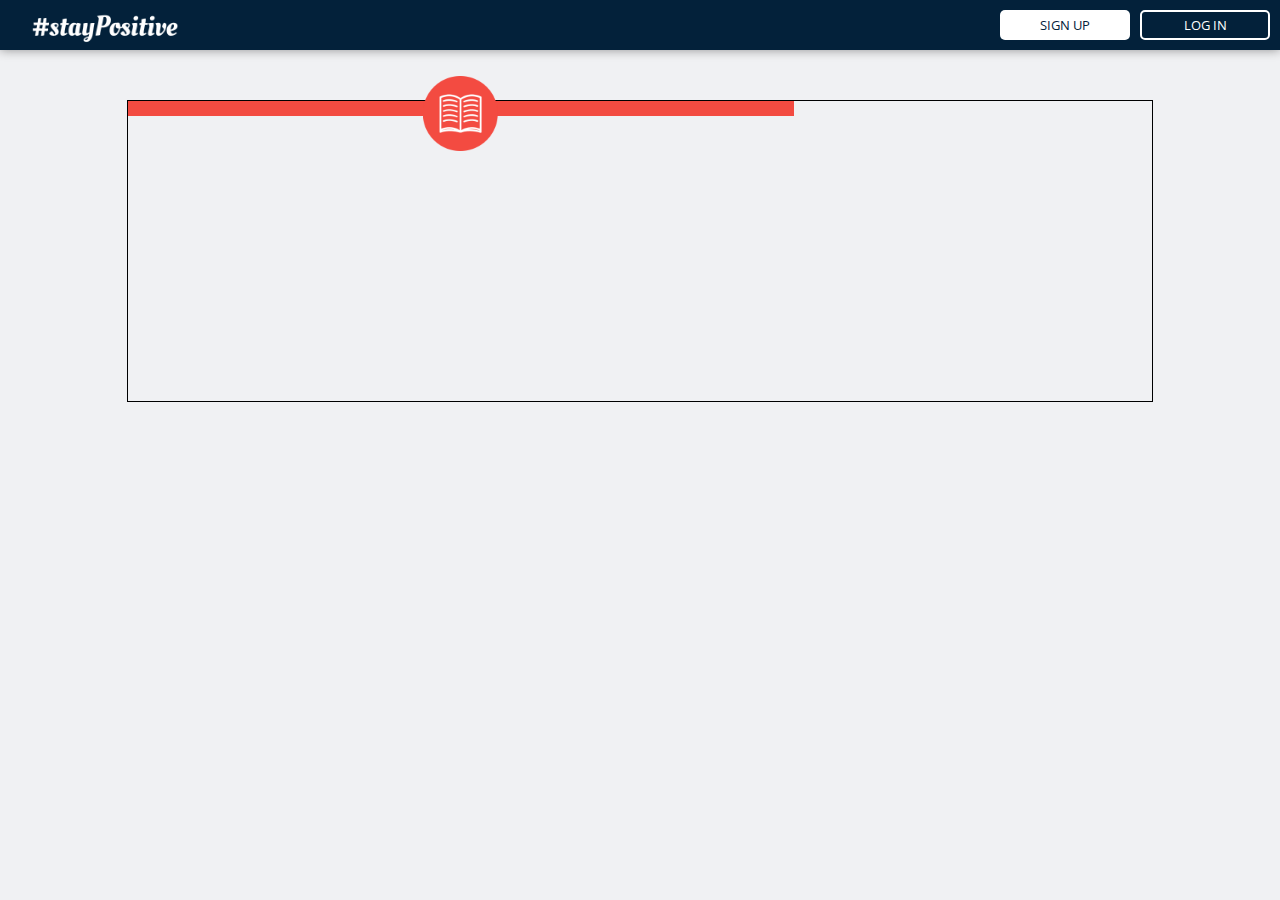
==== index.html @ 4446c3fa "Initial commit" ====
<!DOCTYPE html>
<html>
  <head>
    <meta charset="utf-8">
    <meta name="viewport" content="width=device-width">
    <title>#stayPositive</title>
    <link href="style.css" rel="stylesheet" type="text/css" />
    <link href="https://fonts.googleapis.com/css2?family=Open+Sans:wght@600&family=Roboto&display=swap" rel="stylesheet">
  </head>
  <body style="margin: 0px; background-color: #F0F1F3;">
    <nav style="width: 100vw; height: 50px; background-color: #03213a; box-shadow: 0 0 10px rgba(0, 0, 0, 0.4)">
      <img src="logo.png" style="width: 170px; margin-left: 20px;">
      <button style="float: right; height: 30px; width: 130px; border-radius: 5px; border: none; background-color: #03213a; color: white; font-family: open sans; margin-top: 10px; margin-right: 10px; border: 2px solid white;">LOG IN</button>
      <button style="float: right; height: 30px; width: 130px; border-radius: 5px; border: none; background-color: white; color: #03213a; font-family: open sans; margin-top: 10px; margin-right: 10px;">SIGN UP</button>
    </nav>
    <center>
      <div style="width: 80%; height: 300px; border: 1px solid; margin-top: 50px; text-align: left;">
        <div id="article" style="width: 65%; height: 500px; border-top: 15px solid #F34B41; position: relative;">
          <img src="post-head.png" style="width: 75px; position: absolute; left: 50%; margin-left: -37.5px; margin-top: -40px">
        </div>
      </div>
    </center>
  </body>
</html>
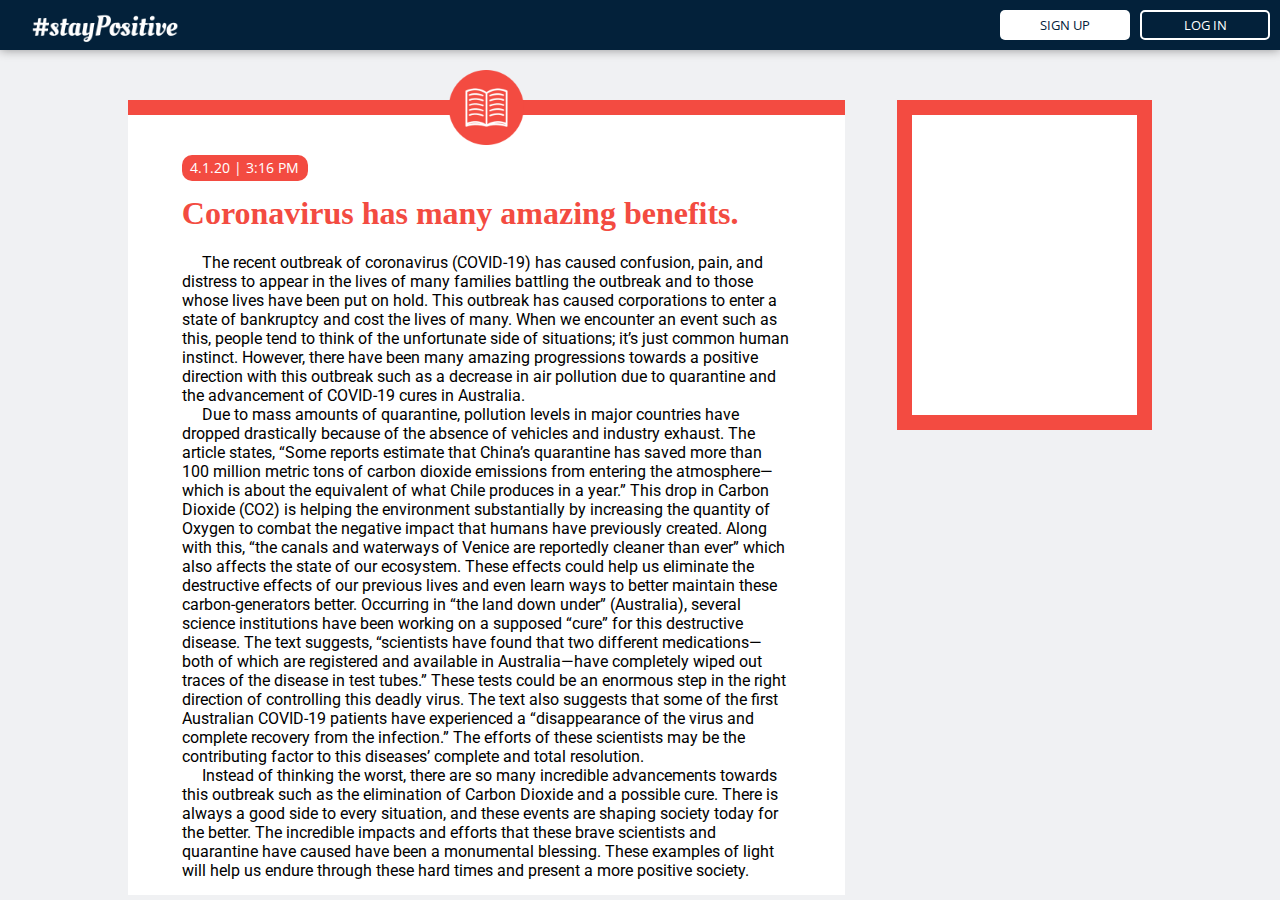
==== commit 932c842f: "Created the first article In progress on "About the author"" ====
--- a/index.html
+++ b/index.html
@@ -7,16 +7,28 @@
     <link href="style.css" rel="stylesheet" type="text/css" />
     <link href="https://fonts.googleapis.com/css2?family=Open+Sans:wght@600&family=Roboto&display=swap" rel="stylesheet">
   </head>
-  <body style="margin: 0px; background-color: #F0F1F3;">
+  <body style="margin: 0px; background-color: #F0F1F3; overflow-x: hidden;">
     <nav style="width: 100vw; height: 50px; background-color: #03213a; box-shadow: 0 0 10px rgba(0, 0, 0, 0.4)">
       <img src="logo.png" style="width: 170px; margin-left: 20px;">
       <button style="float: right; height: 30px; width: 130px; border-radius: 5px; border: none; background-color: #03213a; color: white; font-family: open sans; margin-top: 10px; margin-right: 10px; border: 2px solid white;">LOG IN</button>
       <button style="float: right; height: 30px; width: 130px; border-radius: 5px; border: none; background-color: white; color: #03213a; font-family: open sans; margin-top: 10px; margin-right: 10px;">SIGN UP</button>
     </nav>
     <center>
-      <div style="width: 80%; height: 300px; border: 1px solid; margin-top: 50px; text-align: left;">
-        <div id="article" style="width: 65%; height: 500px; border-top: 15px solid #F34B41; position: relative;">
-          <img src="post-head.png" style="width: 75px; position: absolute; left: 50%; margin-left: -37.5px; margin-top: -40px">
+      <div style="width: 80%; height: 300px; margin-top: 50px; text-align: left;">
+        <div style="width: 22%; float: right; height: 300px; background-color: white; border: 15px solid #F34B41;">
+          <h1></h1>
+        </div>
+        <div id="article" style="width: 70%; height: auto; border-top: 15px solid #F34B41; position: relative; background-color: white; padding-bottom: 15px; margin-bottom: 15px;">
+          <img src="post-head.png" style="width: 75px; position: absolute; left: 50%; margin-left: -37.5px; margin-top: -45px">
+          <center>
+            <div style="width: 85%; height: 30px; background-color: white; text-align: left; margin-top: 40px;">
+              <p style="width: 120px; height: 20px; background-color: #F34B41; margin: 0px; border-radius: 10px; color: white; text-align: center; font-family: open sans; font-size: 14px; padding: 3px;">4.1.20 | 3:16 PM</p>
+            </div>
+            <h1 style="width: 85%; color: #F34B41; margin-top: 10px; text-align: left;">Coronavirus has many amazing benefits.</h1>
+            <p style="margin: 0px; width: 85%; font-family: roboto; text-align: left; text-indent: 20px;">The recent outbreak of coronavirus (COVID-19) has caused confusion, pain, and distress to appear in the lives of many families battling the outbreak and to those whose lives have been put on hold. This outbreak has caused corporations to enter a state of bankruptcy and cost the lives of many. When we encounter an event such as this, people tend to think of the unfortunate side of situations; it’s just common human instinct. However, there have been many amazing progressions towards a positive direction with this outbreak such as a decrease in air pollution due to quarantine and the advancement of COVID-19 cures in Australia.</p>
+            <p style="margin: 0px; width: 85%; font-family: roboto; text-align: left; text-indent: 20px;">Due to mass amounts of quarantine, pollution levels in major countries have dropped drastically because of the absence of vehicles and industry exhaust. The article states, “Some reports estimate that China’s quarantine has saved more than 100 million metric tons of carbon dioxide emissions from entering the atmosphere—which is about the equivalent of what Chile produces in a year.” This drop in Carbon Dioxide (CO2) is helping the environment substantially by increasing the quantity of Oxygen to combat the negative impact that humans have previously created. Along with this, “the canals and waterways of Venice are reportedly cleaner than ever” which also affects the state of our ecosystem. These effects could help us eliminate the destructive effects of our previous lives and even learn ways to better maintain these carbon-generators better. Occurring in “the land down under” (Australia), several science institutions have been working on a supposed “cure” for this destructive disease. The text suggests, “scientists have found that two different medications—both of which are registered and available in Australia—have completely wiped out traces of the disease in test tubes.” These tests could be an enormous step in the right direction of controlling this deadly virus. The text also suggests that some of the first Australian COVID-19 patients have experienced a “disappearance of the virus and complete recovery from the infection.” The efforts of these scientists may be the contributing factor to this diseases’ complete and total resolution.</p>
+            <p style="margin: 0px; width: 85%; font-family: roboto; text-align: left; text-indent: 20px;">Instead of thinking the worst, there are so many incredible advancements towards this outbreak such as the elimination of Carbon Dioxide and a possible cure. There is always a good side to every situation, and these events are shaping society today for the better. The incredible impacts and efforts that these brave scientists and quarantine have caused have been a monumental blessing. These examples of light will help us endure through these hard times and present a more positive society.</p>
+          </center>
         </div>
       </div>
     </center>
--- a/style.css
+++ b/style.css
@@ -0,0 +1,3 @@
+@media only screen and (max-width: 400px){
+  
+}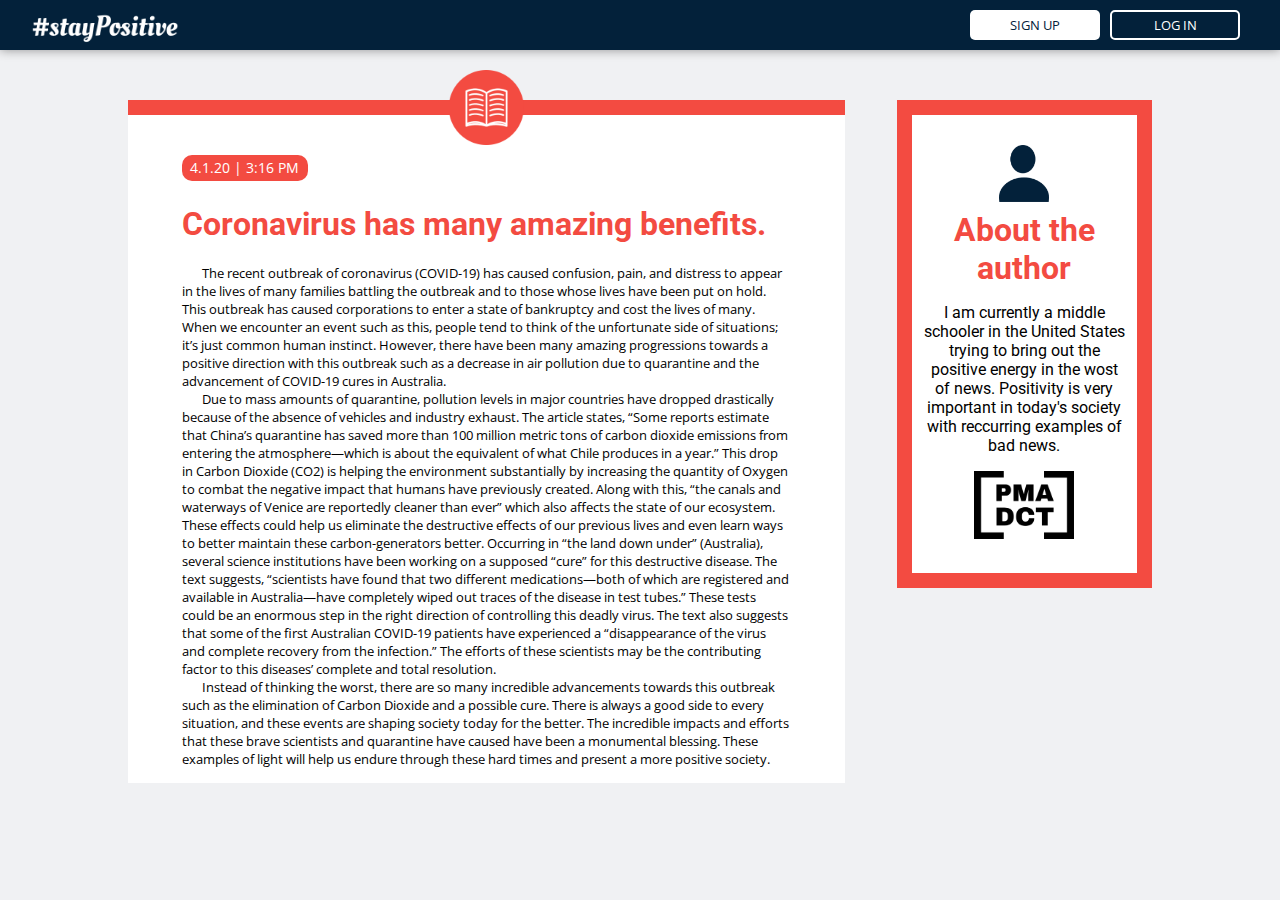
==== commit 32e9f86b: "Added the "About the Author" page while viewing desktop mode.  Next update will be localStorage supp" ====
--- a/index.html
+++ b/index.html
@@ -4,30 +4,36 @@
     <meta charset="utf-8">
     <meta name="viewport" content="width=device-width">
     <title>#stayPositive</title>
+    <link rel="icon" href="favicon.png">
     <link href="style.css" rel="stylesheet" type="text/css" />
-    <link href="https://fonts.googleapis.com/css2?family=Open+Sans:wght@600&family=Roboto&display=swap" rel="stylesheet">
+    <link href="https://fonts.googleapis.com/css2?family=Open+Sans&family=Roboto:wght@100;300;400&display=swap" rel="stylesheet">
   </head>
   <body style="margin: 0px; background-color: #F0F1F3; overflow-x: hidden;">
     <nav style="width: 100vw; height: 50px; background-color: #03213a; box-shadow: 0 0 10px rgba(0, 0, 0, 0.4)">
-      <img src="logo.png" style="width: 170px; margin-left: 20px;">
-      <button style="float: right; height: 30px; width: 130px; border-radius: 5px; border: none; background-color: #03213a; color: white; font-family: open sans; margin-top: 10px; margin-right: 10px; border: 2px solid white;">LOG IN</button>
-      <button style="float: right; height: 30px; width: 130px; border-radius: 5px; border: none; background-color: white; color: #03213a; font-family: open sans; margin-top: 10px; margin-right: 10px;">SIGN UP</button>
+      <img id="topLogo" src="logo.png" style="width: 170px; margin-left: 20px;">
+      <button class="auth" style="float: right; height: 30px; width: 130px; border-radius: 5px; border: none; background-color: #03213a; color: white; font-family: open sans; margin-top: 10px; margin-right: 40px; border: 2px solid white;">LOG IN</button>
+      <button class="auth" style="float: right; height: 30px; width: 130px; border-radius: 5px; border: none; background-color: white; color: #03213a; font-family: open sans; margin-top: 10px; margin-right: 10px;">SIGN UP</button>
     </nav>
     <center>
       <div style="width: 80%; height: 300px; margin-top: 50px; text-align: left;">
-        <div style="width: 22%; float: right; height: 300px; background-color: white; border: 15px solid #F34B41;">
-          <h1></h1>
+        <div id="aside" style="width: 22%; float: right;height: auto; background-color: white; border: 15px solid #F34B41; padding-top: 30px; position: sticky; top: 0; padding-bottom: 30px;">
+          <center>
+            <img src="profile.png" style="width: 50px">
+            <h1 style="margin: 5px;color: #F34B41; font-family: roboto; font-weight: 100px; font-size: 30;">About the author</h1>
+            <p style="font-family: roboto; width: 90%;">I am currently a middle schooler in the United States trying to bring out the positive energy in the wost of news. Positivity is very important in today's society with reccurring examples of bad news.</p>
+            <img src="PMADCTlgo.png" style="width: 100px;">
+          </center>
         </div>
         <div id="article" style="width: 70%; height: auto; border-top: 15px solid #F34B41; position: relative; background-color: white; padding-bottom: 15px; margin-bottom: 15px;">
           <img src="post-head.png" style="width: 75px; position: absolute; left: 50%; margin-left: -37.5px; margin-top: -45px">
           <center>
             <div style="width: 85%; height: 30px; background-color: white; text-align: left; margin-top: 40px;">
               <p style="width: 120px; height: 20px; background-color: #F34B41; margin: 0px; border-radius: 10px; color: white; text-align: center; font-family: open sans; font-size: 14px; padding: 3px;">4.1.20 | 3:16 PM</p>
-            </div>
-            <h1 style="width: 85%; color: #F34B41; margin-top: 10px; text-align: left;">Coronavirus has many amazing benefits.</h1>
-            <p style="margin: 0px; width: 85%; font-family: roboto; text-align: left; text-indent: 20px;">The recent outbreak of coronavirus (COVID-19) has caused confusion, pain, and distress to appear in the lives of many families battling the outbreak and to those whose lives have been put on hold. This outbreak has caused corporations to enter a state of bankruptcy and cost the lives of many. When we encounter an event such as this, people tend to think of the unfortunate side of situations; it’s just common human instinct. However, there have been many amazing progressions towards a positive direction with this outbreak such as a decrease in air pollution due to quarantine and the advancement of COVID-19 cures in Australia.</p>
-            <p style="margin: 0px; width: 85%; font-family: roboto; text-align: left; text-indent: 20px;">Due to mass amounts of quarantine, pollution levels in major countries have dropped drastically because of the absence of vehicles and industry exhaust. The article states, “Some reports estimate that China’s quarantine has saved more than 100 million metric tons of carbon dioxide emissions from entering the atmosphere—which is about the equivalent of what Chile produces in a year.” This drop in Carbon Dioxide (CO2) is helping the environment substantially by increasing the quantity of Oxygen to combat the negative impact that humans have previously created. Along with this, “the canals and waterways of Venice are reportedly cleaner than ever” which also affects the state of our ecosystem. These effects could help us eliminate the destructive effects of our previous lives and even learn ways to better maintain these carbon-generators better. Occurring in “the land down under” (Australia), several science institutions have been working on a supposed “cure” for this destructive disease. The text suggests, “scientists have found that two different medications—both of which are registered and available in Australia—have completely wiped out traces of the disease in test tubes.” These tests could be an enormous step in the right direction of controlling this deadly virus. The text also suggests that some of the first Australian COVID-19 patients have experienced a “disappearance of the virus and complete recovery from the infection.” The efforts of these scientists may be the contributing factor to this diseases’ complete and total resolution.</p>
-            <p style="margin: 0px; width: 85%; font-family: roboto; text-align: left; text-indent: 20px;">Instead of thinking the worst, there are so many incredible advancements towards this outbreak such as the elimination of Carbon Dioxide and a possible cure. There is always a good side to every situation, and these events are shaping society today for the better. The incredible impacts and efforts that these brave scientists and quarantine have caused have been a monumental blessing. These examples of light will help us endure through these hard times and present a more positive society.</p>
+              </div>
+            <h1 style="width: 85%; color: #F34B41; margin-top: 20px; text-align: left; font-family: roboto;">Coronavirus has many amazing benefits.</h1>
+            <p style="margin: 0px; width: 85%; font-family: open sans; text-align: left; text-indent: 20px; font-size: 13px;">The recent outbreak of coronavirus (COVID-19) has caused confusion, pain, and distress to appear in the lives of many families battling the outbreak and to those whose lives have been put on hold. This outbreak has caused corporations to enter a state of bankruptcy and cost the lives of many. When we encounter an event such as this, people tend to think of the unfortunate side of situations; it’s just common human instinct. However, there have been many amazing progressions towards a positive direction with this outbreak such as a decrease in air pollution due to quarantine and the advancement of COVID-19 cures in Australia.</p>
+            <p style="margin: 0px; width: 85%; font-family: open sans; text-align: left; text-indent: 20px; font-size: 13px;">Due to mass amounts of quarantine, pollution levels in major countries have dropped drastically because of the absence of vehicles and industry exhaust. The article states, “Some reports estimate that China’s quarantine has saved more than 100 million metric tons of carbon dioxide emissions from entering the atmosphere—which is about the equivalent of what Chile produces in a year.” This drop in Carbon Dioxide (CO2) is helping the environment substantially by increasing the quantity of Oxygen to combat the negative impact that humans have previously created. Along with this, “the canals and waterways of Venice are reportedly cleaner than ever” which also affects the state of our ecosystem. These effects could help us eliminate the destructive effects of our previous lives and even learn ways to better maintain these carbon-generators better. Occurring in “the land down under” (Australia), several science institutions have been working on a supposed “cure” for this destructive disease. The text suggests, “scientists have found that two different medications—both of which are registered and available in Australia—have completely wiped out traces of the disease in test tubes.” These tests could be an enormous step in the right direction of controlling this deadly virus. The text also suggests that some of the first Australian COVID-19 patients have experienced a “disappearance of the virus and complete recovery from the infection.” The efforts of these scientists may be the contributing factor to this diseases’ complete and total resolution.</p>
+            <p style="margin: 0px; width: 85%; font-family: open sans; text-align: left; text-indent: 20px; font-size: 13px;">Instead of thinking the worst, there are so many incredible advancements towards this outbreak such as the elimination of Carbon Dioxide and a possible cure. There is always a good side to every situation, and these events are shaping society today for the better. The incredible impacts and efforts that these brave scientists and quarantine have caused have been a monumental blessing. These examples of light will help us endure through these hard times and present a more positive society.</p>
           </center>
         </div>
       </div>
--- a/style.css
+++ b/style.css
@@ -1,3 +1,21 @@
-@media only screen and (max-width: 400px){
-  
-}+@media only screen and (max-width: 700px){
+  #aside{
+    display: none;
+  }
+  #article{
+    min-width: 100%;
+    max-width: 100%;
+    width: 100%;
+  }
+  #topLogo{
+    position: absolute !important; 
+    left: 50% !important; 
+    margin-left: -85px !important;
+  }
+  .auth{
+    display: none;
+  }
+  nav{
+    position: relative;
+  }
+}
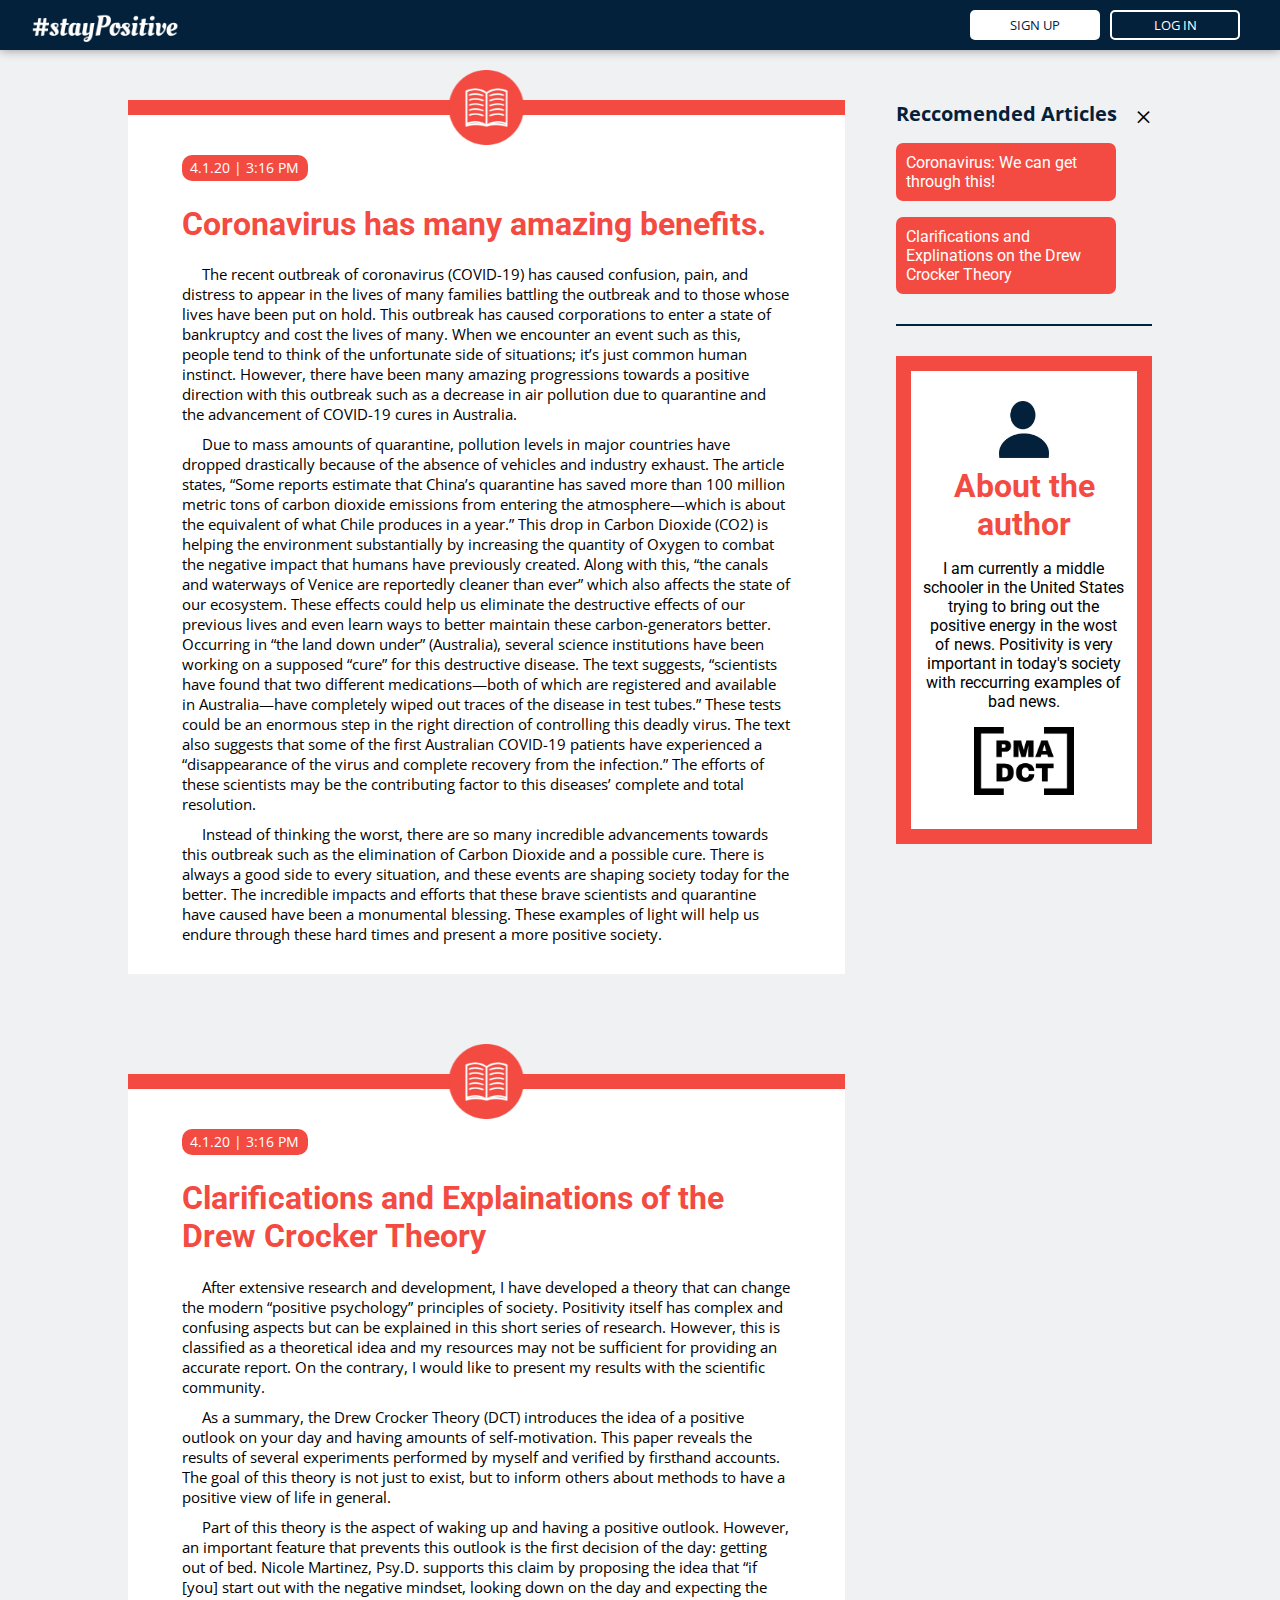
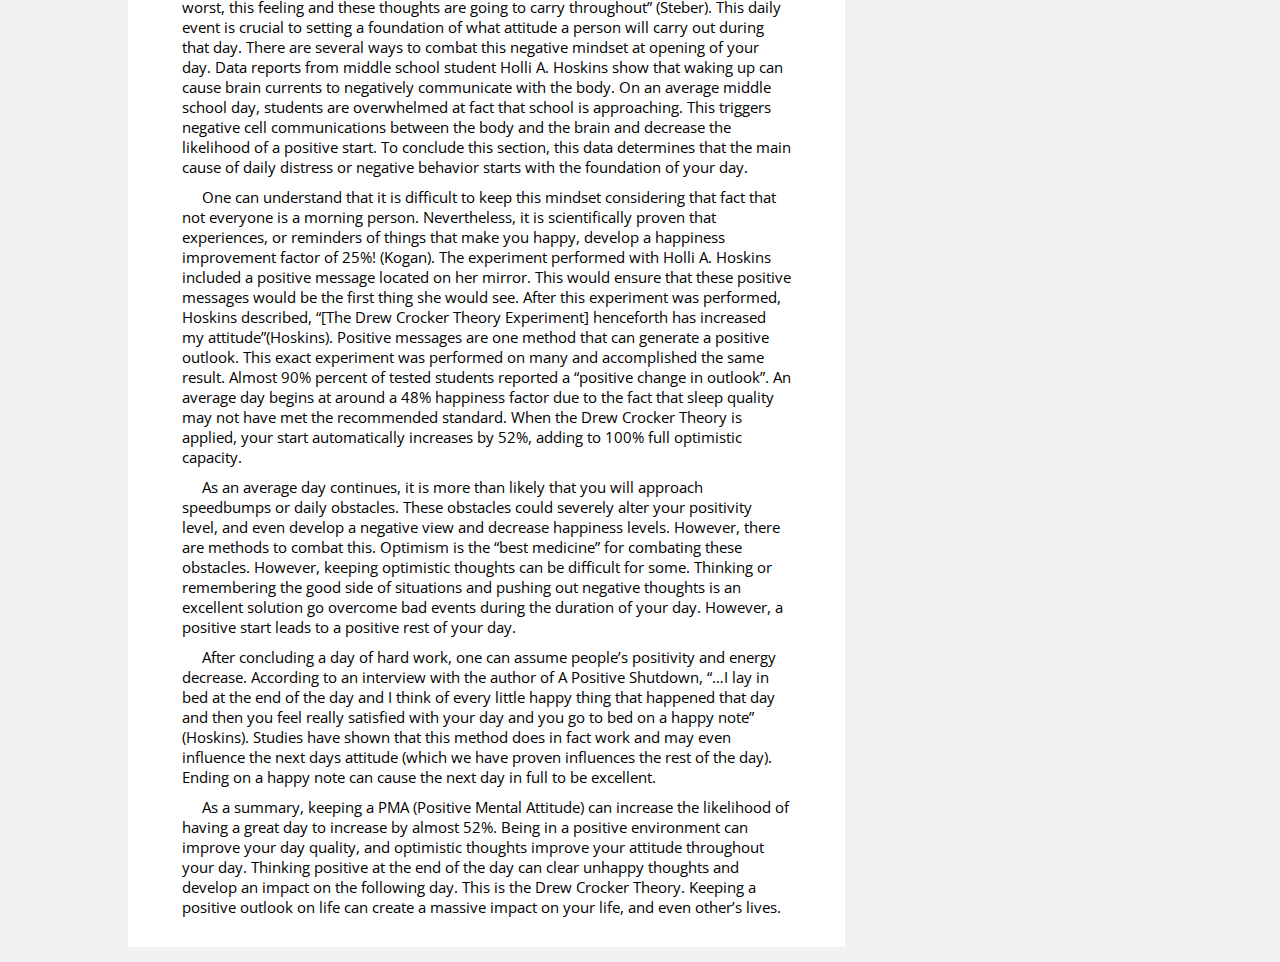
==== commit a83ab9bb: "Completed the basic layout including two articles." ====
--- a/index.html
+++ b/index.html
@@ -5,6 +5,7 @@
     <meta name="viewport" content="width=device-width">
     <title>#stayPositive</title>
     <link rel="icon" href="favicon.png">
+    <script src="script.js"></script>
     <link href="style.css" rel="stylesheet" type="text/css" />
     <link href="https://fonts.googleapis.com/css2?family=Open+Sans&family=Roboto:wght@100;300;400&display=swap" rel="stylesheet">
   </head>
@@ -15,26 +16,56 @@
       <button class="auth" style="float: right; height: 30px; width: 130px; border-radius: 5px; border: none; background-color: white; color: #03213a; font-family: open sans; margin-top: 10px; margin-right: 10px;">SIGN UP</button>
     </nav>
     <center>
-      <div style="width: 80%; height: 300px; margin-top: 50px; text-align: left;">
-        <div id="aside" style="width: 22%; float: right;height: auto; background-color: white; border: 15px solid #F34B41; padding-top: 30px; position: sticky; top: 0; padding-bottom: 30px;">
-          <center>
+      <div class="div-article-wrapper" style="width: 80%; height: auto; margin-top: 50px; text-align: left;">
+        <div style="width: 25%; float: right; height: 100%; padding-bottom: 30px; text-align: center; position: relative;">
+          <div id="top-picks" style="height: auto; width: 100%; position: relative;">
+            <h1 style="margin: 0px; text-align: left; width: 100%; color: #03213a; font-family: open sans; font-size: 20px; width: 300px;">Reccomended Articles</h1>
+            <p href="#" style="padding: 10px; font-family: roboto; width: 100%; text-align: left; background-color: #F34B41; color: white; border-radius: 7px; width: 200px;">Coronavirus: We can get through this!</p>
+            <p href="#" style="padding: 10px; font-family: roboto; width: 100%; text-align: left; background-color: #F34B41; color: white; border-radius: 7px; width: 200px;">Clarifications and Explinations on the Drew Crocker Theory</p>
+            <p style="height: 2px; width: auto; background-color: #03213a; border: none; text-align: left; margin-top: 30px; margin-bottom: 30px;"></p>
+            <span style="font-size: 30px; margin: 0px; position: absolute; top: 0px; right: 0px;" onclick="document.getElementById('top-picks').style.display = 'none';">&times;</span>
+          </div>
+          <div id="aside" style="width: auto; float: right;height: auto; background-color: white; border: 15px solid #F34B41; padding-top: 30px;position: sticky; top: 0; padding-bottom: 30px; text-align: center;">
+            <center>
             <img src="profile.png" style="width: 50px">
             <h1 style="margin: 5px;color: #F34B41; font-family: roboto; font-weight: 100px; font-size: 30;">About the author</h1>
             <p style="font-family: roboto; width: 90%;">I am currently a middle schooler in the United States trying to bring out the positive energy in the wost of news. Positivity is very important in today's society with reccurring examples of bad news.</p>
             <img src="PMADCTlgo.png" style="width: 100px;">
-          </center>
+            </center>
+          </div>
         </div>
-        <div id="article" style="width: 70%; height: auto; border-top: 15px solid #F34B41; position: relative; background-color: white; padding-bottom: 15px; margin-bottom: 15px;">
+        <div class="article" id="coronavirus-has-many-amazing-benefits-article" style="width: 70%; height: auto; border-top: 15px solid #F34B41; position: relative; background-color: white; padding-bottom: 30px; margin-bottom: 15px;">
           <img src="post-head.png" style="width: 75px; position: absolute; left: 50%; margin-left: -37.5px; margin-top: -45px">
           <center>
-            <div style="width: 85%; height: 30px; background-color: white; text-align: left; margin-top: 40px;">
-              <p style="width: 120px; height: 20px; background-color: #F34B41; margin: 0px; border-radius: 10px; color: white; text-align: center; font-family: open sans; font-size: 14px; padding: 3px;">4.1.20 | 3:16 PM</p>
-              </div>
+            <div style="width: 85%; height: 30px; background-color: white; text-align: left; margin-top: 40px; position: relative">
+              <p style="width: 120px; height: 20px; background-color: #F34B41; margin: 0px; border-radius: 10px; color: white; text-align: center; font-family: open sans; font-size: 14px;padding: 3px; display: inline-block;">4.1.20 | 3:16 PM</p>
+            </div>
             <h1 style="width: 85%; color: #F34B41; margin-top: 20px; text-align: left; font-family: roboto;">Coronavirus has many amazing benefits.</h1>
-            <p style="margin: 0px; width: 85%; font-family: open sans; text-align: left; text-indent: 20px; font-size: 13px;">The recent outbreak of coronavirus (COVID-19) has caused confusion, pain, and distress to appear in the lives of many families battling the outbreak and to those whose lives have been put on hold. This outbreak has caused corporations to enter a state of bankruptcy and cost the lives of many. When we encounter an event such as this, people tend to think of the unfortunate side of situations; it’s just common human instinct. However, there have been many amazing progressions towards a positive direction with this outbreak such as a decrease in air pollution due to quarantine and the advancement of COVID-19 cures in Australia.</p>
-            <p style="margin: 0px; width: 85%; font-family: open sans; text-align: left; text-indent: 20px; font-size: 13px;">Due to mass amounts of quarantine, pollution levels in major countries have dropped drastically because of the absence of vehicles and industry exhaust. The article states, “Some reports estimate that China’s quarantine has saved more than 100 million metric tons of carbon dioxide emissions from entering the atmosphere—which is about the equivalent of what Chile produces in a year.” This drop in Carbon Dioxide (CO2) is helping the environment substantially by increasing the quantity of Oxygen to combat the negative impact that humans have previously created. Along with this, “the canals and waterways of Venice are reportedly cleaner than ever” which also affects the state of our ecosystem. These effects could help us eliminate the destructive effects of our previous lives and even learn ways to better maintain these carbon-generators better. Occurring in “the land down under” (Australia), several science institutions have been working on a supposed “cure” for this destructive disease. The text suggests, “scientists have found that two different medications—both of which are registered and available in Australia—have completely wiped out traces of the disease in test tubes.” These tests could be an enormous step in the right direction of controlling this deadly virus. The text also suggests that some of the first Australian COVID-19 patients have experienced a “disappearance of the virus and complete recovery from the infection.” The efforts of these scientists may be the contributing factor to this diseases’ complete and total resolution.</p>
-            <p style="margin: 0px; width: 85%; font-family: open sans; text-align: left; text-indent: 20px; font-size: 13px;">Instead of thinking the worst, there are so many incredible advancements towards this outbreak such as the elimination of Carbon Dioxide and a possible cure. There is always a good side to every situation, and these events are shaping society today for the better. The incredible impacts and efforts that these brave scientists and quarantine have caused have been a monumental blessing. These examples of light will help us endure through these hard times and present a more positive society.</p>
-          </center>
+            <p style="margin: 0px; width: 85%; font-family: open sans; text-align: left; text-indent: 20px; font-size: 15px; line-height: 20px;">The recent outbreak of coronavirus (COVID-19) has caused confusion, pain, and distress to appear in the lives of many families battling the outbreak and to those whose lives have been put on hold. This outbreak has caused corporations to enter a state of bankruptcy and cost the lives of many. When we encounter an event such as this, people tend to think of the unfortunate side of situations; it’s just common human instinct. However, there have been many amazing progressions towards a positive direction with this outbreak such as a decrease in air pollution due to quarantine and the advancement of COVID-19 cures in Australia.</p>
+            <p style="margin: 0px; width: 85%; font-family: open sans; text-align: left; text-indent: 20px; font-size: 15px; line-height: 20px; margin-top: 10px;">Due to mass amounts of quarantine, pollution levels in major countries have dropped drastically because of the absence of vehicles and industry exhaust. The article states, “Some reports estimate that China’s quarantine has saved more than 100 million metric tons of carbon dioxide emissions from entering the atmosphere—which is about the equivalent of what Chile produces in a year.” This drop in Carbon Dioxide (CO2) is helping the environment substantially by increasing the quantity of Oxygen to combat the negative impact that humans have previously created. Along with this, “the canals and waterways of Venice are reportedly cleaner than ever” which also affects the state of our ecosystem. These effects could help us eliminate the destructive effects of our previous lives and even learn ways to better maintain these carbon-generators better. Occurring in “the land down under” (Australia), several science institutions have been working on a supposed “cure” for this destructive disease. The text suggests, “scientists have found that two different medications—both of which are registered and available in Australia—have completely wiped out traces of the disease in test tubes.” These tests could be an enormous step in the right direction of controlling this deadly virus. The text also suggests that some of the first Australian COVID-19 patients have experienced a “disappearance of the virus and complete recovery from the infection.” The efforts of these scientists may be the contributing factor to this diseases’ complete and total resolution.</p>
+            <p style="margin: 0px; width: 85%; font-family: open sans; text-align: left; text-indent: 20px; font-size: 15px; line-height: 20px; margin-top: 10px;">Instead of thinking the worst, there are so many incredible advancements towards this outbreak such as the elimination of Carbon Dioxide and a possible cure. There is always a good side to every situation, and these events are shaping society today for the better. The incredible impacts and efforts that these brave scientists and quarantine have caused have been a monumental blessing. These examples of light will help us endure through these hard times and present a more positive society.</p>
+        </div>
+      </div>
+
+
+      <!--Clarifications and Explinations of the Drew Crocker Theory-->
+
+
+      <div class="div-article-wrapper" style="width: 80%; height: auto; margin-top: 100px; text-align: left;">
+        <div class="article" id="clarifications-and-explainations-of-the-drew-crocker-theory" style="width: 70%; height: auto; border-top: 15px solid #F34B41; position: relative; background-color: white; padding-bottom: 30px; margin-bottom: 15px;">
+          <img src="post-head.png" style="width: 75px; position: absolute; left: 50%; margin-left: -37.5px; margin-top: -45px">
+          <center>
+            <div style="width: 85%; height: 30px; background-color: white; text-align: left; margin-top: 40px; position: relative">
+              <p style="width: 120px; height: 20px; background-color: #F34B41; margin: 0px; border-radius: 10px; color: white; text-align: center; font-family: open sans; font-size: 14px;padding: 3px; display: inline-block;">4.1.20 | 3:16 PM</p>
+            </div>
+            <h1 style="width: 85%; color: #F34B41; margin-top: 20px; text-align: left; font-family: roboto;">Clarifications and Explainations of the Drew Crocker Theory</h1>
+            <p style="margin: 0px; width: 85%; font-family: open sans; text-align: left; text-indent: 20px; font-size: 15px; line-height: 20px;">After extensive research and development, I have developed a theory that can change the modern “positive psychology” principles of society. Positivity itself has complex and confusing aspects but can be explained in this short series of research. However, this is classified as a theoretical idea and my resources may not be sufficient for providing an accurate report. On the contrary, I would like to present my results with the scientific community. </p>
+            <p style="margin: 0px; width: 85%; font-family: open sans; text-align: left; text-indent: 20px; font-size: 15px; line-height: 20px; margin-top: 10px;">As a summary, the Drew Crocker Theory (DCT) introduces the idea of a positive outlook on your day and having amounts of self-motivation. This paper reveals the results of several experiments performed by myself and verified by firsthand accounts. The goal of this theory is not just to exist, but to inform others about methods to have a positive view of life in general. </p>
+            <p style="margin: 0px; width: 85%; font-family: open sans; text-align: left; text-indent: 20px; font-size: 15px; line-height: 20px; margin-top: 10px;">Part of this theory is the aspect of waking up and having a positive outlook. However, an important feature that prevents this outlook is the first decision of the day: getting out of bed. Nicole Martinez, Psy.D. supports this claim by proposing the idea that “if [you] start out with the negative mindset, looking down on the day and expecting the worst, this feeling and these thoughts are going to carry throughout” (Steber). This daily event is crucial to setting a foundation of what attitude a person will carry out during that day. There are several ways to combat this negative mindset at opening of your day. Data reports from middle school student Holli A. Hoskins  show that waking up can cause brain currents to negatively communicate with the body. On an average middle school day, students are overwhelmed at fact that school is approaching. This triggers negative cell communications between the body and the brain and decrease the likelihood of a positive start. To conclude this section, this data determines that the main cause of daily distress or negative behavior starts with the foundation of your day. </p>
+            <p style="margin: 0px; width: 85%; font-family: open sans; text-align: left; text-indent: 20px; font-size: 15px; line-height: 20px; margin-top: 10px;">One can understand that it is difficult to keep this mindset considering that fact that not everyone is a morning person. Nevertheless, it is scientifically proven that experiences, or reminders of things that make you happy, develop a happiness improvement factor  of 25%! (Kogan). The experiment performed with Holli A. Hoskins included a positive message located on her mirror. This would ensure that these positive messages would be the first thing she would see. After this experiment was performed, Hoskins described, “[The Drew Crocker Theory Experiment] henceforth has increased my attitude”(Hoskins). Positive messages are one method that can generate a positive outlook. This exact experiment was performed on many and accomplished the same result. Almost 90% percent of tested students reported a “positive change in outlook”. An average day begins at around a 48% happiness factor due to the fact that sleep quality may not have met the recommended standard. When the Drew Crocker Theory is applied, your start automatically increases by 52%, adding to 100% full optimistic capacity.</p>
+            <p style="margin: 0px; width: 85%; font-family: open sans; text-align: left; text-indent: 20px; font-size: 15px; line-height: 20px; margin-top: 10px;">As an average day continues, it is more than likely that you will approach speedbumps or daily obstacles. These obstacles could severely alter your positivity level, and even develop a negative view and decrease happiness levels. However, there are methods to combat this. Optimism is the “best medicine” for combating these obstacles. However, keeping optimistic thoughts can be difficult for some. Thinking or remembering the good side of situations and pushing out negative thoughts is an excellent solution go overcome bad events during the duration of your day. However, a positive start leads to a positive rest of your day. </p>
+            <p style="margin: 0px; width: 85%; font-family: open sans; text-align: left; text-indent: 20px; font-size: 15px; line-height: 20px; margin-top: 10px;">After concluding a day of hard work, one can assume people’s positivity and energy decrease. According to an interview with the author of A Positive Shutdown, “…I lay in bed at the end of the day and I think of every little happy thing that happened that day and then you feel really satisfied with your day and you go to bed on a happy note” (Hoskins). Studies have shown that this method does in fact work and may even influence the next days attitude (which we have proven influences the rest of the day). Ending on a happy note can cause the next day in full to be excellent. </p>
+            <p style="margin: 0px; width: 85%; font-family: open sans; text-align: left; text-indent: 20px; font-size: 15px; line-height: 20px; margin-top: 10px;">As a summary, keeping a PMA (Positive Mental Attitude) can increase the likelihood of having a great day to increase by almost 52%. Being in a positive environment can improve your day quality, and optimistic thoughts improve your attitude throughout your day. Thinking positive at the end of the day can clear unhappy thoughts and develop an impact on the following day. This is the Drew Crocker Theory. Keeping a positive outlook on life can create a massive impact on your life, and even other’s lives. </p>
         </div>
       </div>
     </center>
--- a/style.css
+++ b/style.css
@@ -1,8 +1,8 @@
-@media only screen and (max-width: 700px){
+@media only screen and (max-width: 1000px){
   #aside{
     display: none;
   }
-  #article{
+  .article{
     min-width: 100%;
     max-width: 100%;
     width: 100%;
@@ -15,7 +15,15 @@
   .auth{
     display: none;
   }
+  #top-picks{
+    display: none;
+  }
   nav{
     position: relative;
   }
-}
+  .div-article-wrapper{
+    max-width: 90% !important;
+    min-width: 90% !important;
+    width: 90% !important;
+  }
+}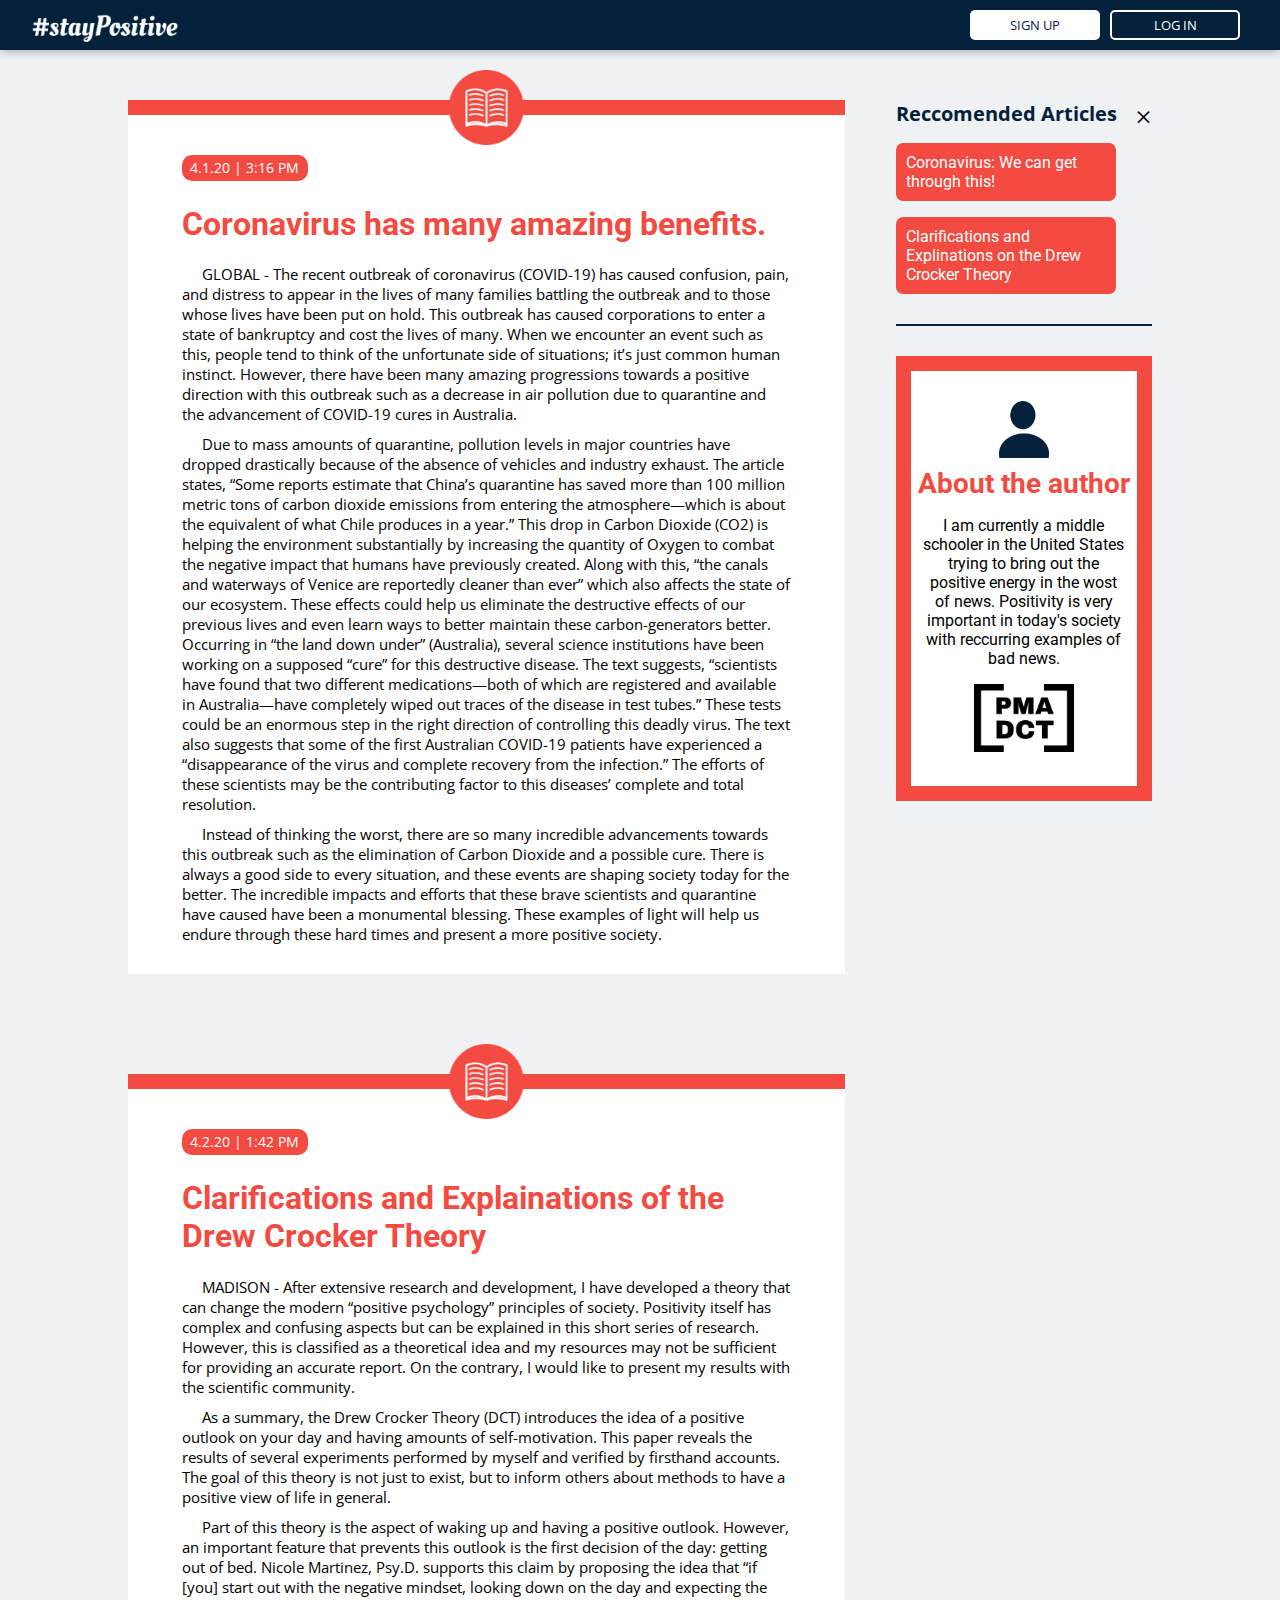
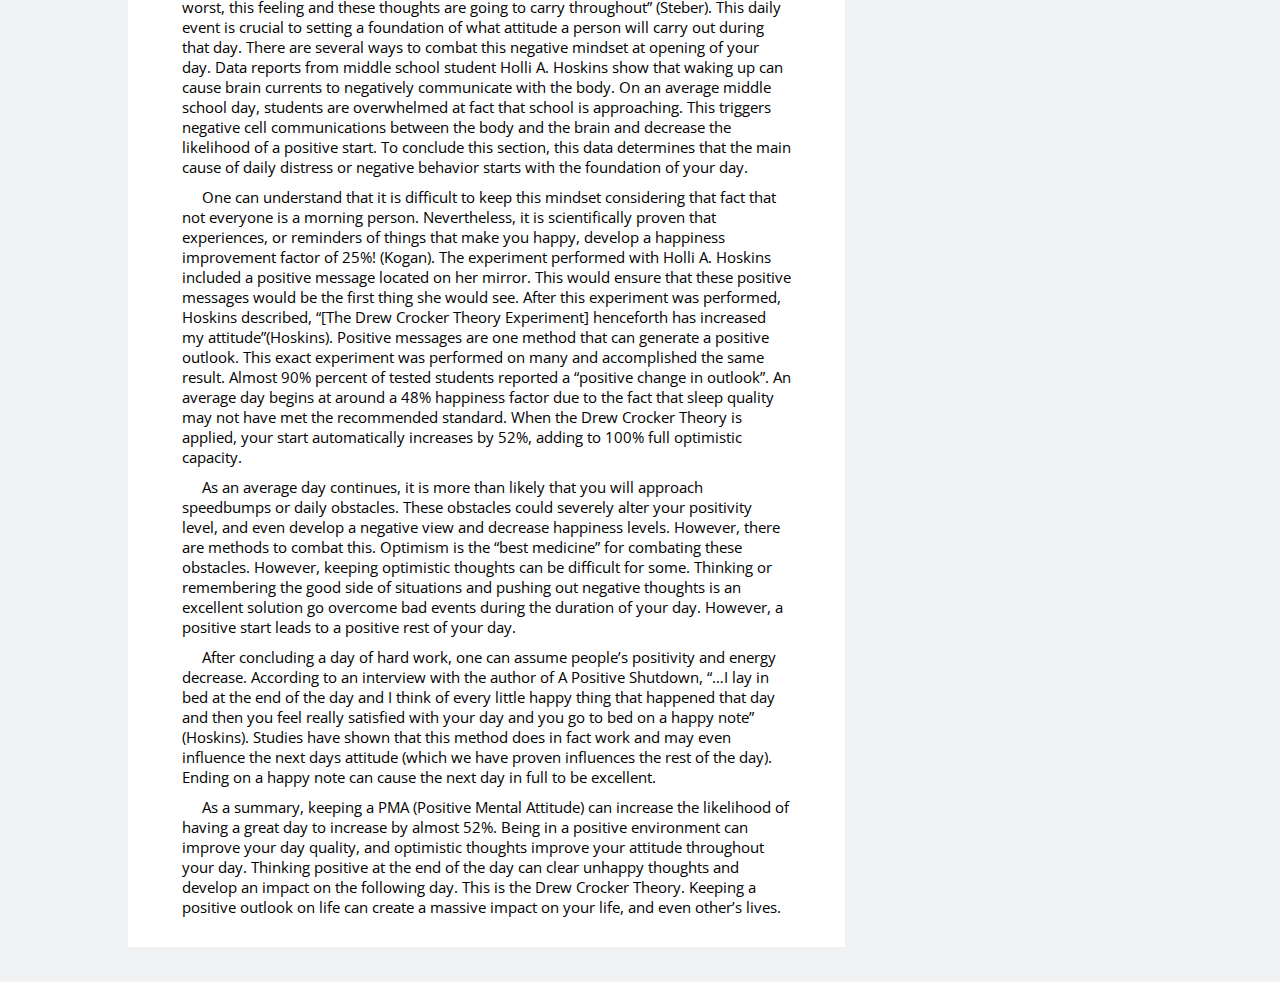
==== commit 04d209f6: "98% Complete, finished login and nav." ====
--- a/index.html
+++ b/index.html
@@ -9,12 +9,19 @@
     <link href="style.css" rel="stylesheet" type="text/css" />
     <link href="https://fonts.googleapis.com/css2?family=Open+Sans&family=Roboto:wght@100;300;400&display=swap" rel="stylesheet">
   </head>
-  <body style="margin: 0px; background-color: #F0F1F3; overflow-x: hidden;">
-    <nav style="width: 100vw; height: 50px; background-color: #03213a; box-shadow: 0 0 10px rgba(0, 0, 0, 0.4)">
+  <body style="margin: 0px; background-color: #F0F1F3; overflow-x: hidden; padding-bottom: 20px;">
+    <nav style="width: 100vw; height: 50px; background-color: #03213a; box-shadow: 0 0 10px rgba(0, 0, 0, 0.4); position: relative;">
+      <img id="navburger" src="hamburger-ico.png" style="width: 30px; position: absolute; top: 50%; margin-top: -12px; left: 20px; display: none;" onclick="openDropdown()">
       <img id="topLogo" src="logo.png" style="width: 170px; margin-left: 20px;">
-      <button class="auth" style="float: right; height: 30px; width: 130px; border-radius: 5px; border: none; background-color: #03213a; color: white; font-family: open sans; margin-top: 10px; margin-right: 40px; border: 2px solid white;">LOG IN</button>
+      <button class="auth" style="float: right; height: 30px; width: 130px; border-radius: 5px; border: none; background-color: #03213a; color: white; font-family: open sans; margin-top: 10px; margin-right: 40px; border: 2px solid white;" onclick="window.location = 'login.html';">LOG IN</button>
       <button class="auth" style="float: right; height: 30px; width: 130px; border-radius: 5px; border: none; background-color: white; color: #03213a; font-family: open sans; margin-top: 10px; margin-right: 10px;">SIGN UP</button>
     </nav>
+    <div id="dropnav" style="width: 100%; height: 50px; background-color: #03213a; display: none;">
+      <center>
+      <button id="nav-login" style="height: 30px; width: 130px; border-radius: 5px; border: none; background-color: #03213a; color: white; font-family: open sans;margin-top: 10px; margin-right: 15px; border: 2px solid white; display: none;" onclick="window.location = 'login.html';">LOG IN</button>
+      <button id="nav-signin" style="height: 30px; width: 130px; border-radius: 5px; border: none; background-color: white; color: #03213a; font-family: open sans;margin-top: 10px; display: none;">SIGN UP</button>
+      </center>
+    </div>
     <center>
       <div class="div-article-wrapper" style="width: 80%; height: auto; margin-top: 50px; text-align: left;">
         <div style="width: 25%; float: right; height: 100%; padding-bottom: 30px; text-align: center; position: relative;">
@@ -28,20 +35,20 @@
           <div id="aside" style="width: auto; float: right;height: auto; background-color: white; border: 15px solid #F34B41; padding-top: 30px;position: sticky; top: 0; padding-bottom: 30px; text-align: center;">
             <center>
             <img src="profile.png" style="width: 50px">
-            <h1 style="margin: 5px;color: #F34B41; font-family: roboto; font-weight: 100px; font-size: 30;">About the author</h1>
+            <h1 style="margin: 5px;color: #F34B41; font-family: roboto; font-weight: 100px; font-size: 30; font-size: 28px;">About the author</h1>
             <p style="font-family: roboto; width: 90%;">I am currently a middle schooler in the United States trying to bring out the positive energy in the wost of news. Positivity is very important in today's society with reccurring examples of bad news.</p>
             <img src="PMADCTlgo.png" style="width: 100px;">
             </center>
           </div>
         </div>
         <div class="article" id="coronavirus-has-many-amazing-benefits-article" style="width: 70%; height: auto; border-top: 15px solid #F34B41; position: relative; background-color: white; padding-bottom: 30px; margin-bottom: 15px;">
-          <img src="post-head.png" style="width: 75px; position: absolute; left: 50%; margin-left: -37.5px; margin-top: -45px">
+          <img id="id-article-01" src="post-head.png" style="width: 75px; position: absolute; left: 50%; margin-left: -37.5px; margin-top: -45px">
           <center>
             <div style="width: 85%; height: 30px; background-color: white; text-align: left; margin-top: 40px; position: relative">
               <p style="width: 120px; height: 20px; background-color: #F34B41; margin: 0px; border-radius: 10px; color: white; text-align: center; font-family: open sans; font-size: 14px;padding: 3px; display: inline-block;">4.1.20 | 3:16 PM</p>
             </div>
             <h1 style="width: 85%; color: #F34B41; margin-top: 20px; text-align: left; font-family: roboto;">Coronavirus has many amazing benefits.</h1>
-            <p style="margin: 0px; width: 85%; font-family: open sans; text-align: left; text-indent: 20px; font-size: 15px; line-height: 20px;">The recent outbreak of coronavirus (COVID-19) has caused confusion, pain, and distress to appear in the lives of many families battling the outbreak and to those whose lives have been put on hold. This outbreak has caused corporations to enter a state of bankruptcy and cost the lives of many. When we encounter an event such as this, people tend to think of the unfortunate side of situations; it’s just common human instinct. However, there have been many amazing progressions towards a positive direction with this outbreak such as a decrease in air pollution due to quarantine and the advancement of COVID-19 cures in Australia.</p>
+            <p style="margin: 0px; width: 85%; font-family: open sans; text-align: left; text-indent: 20px; font-size: 15px; line-height: 20px;">GLOBAL - The recent outbreak of coronavirus (COVID-19) has caused confusion, pain, and distress to appear in the lives of many families battling the outbreak and to those whose lives have been put on hold. This outbreak has caused corporations to enter a state of bankruptcy and cost the lives of many. When we encounter an event such as this, people tend to think of the unfortunate side of situations; it’s just common human instinct. However, there have been many amazing progressions towards a positive direction with this outbreak such as a decrease in air pollution due to quarantine and the advancement of COVID-19 cures in Australia.</p>
             <p style="margin: 0px; width: 85%; font-family: open sans; text-align: left; text-indent: 20px; font-size: 15px; line-height: 20px; margin-top: 10px;">Due to mass amounts of quarantine, pollution levels in major countries have dropped drastically because of the absence of vehicles and industry exhaust. The article states, “Some reports estimate that China’s quarantine has saved more than 100 million metric tons of carbon dioxide emissions from entering the atmosphere—which is about the equivalent of what Chile produces in a year.” This drop in Carbon Dioxide (CO2) is helping the environment substantially by increasing the quantity of Oxygen to combat the negative impact that humans have previously created. Along with this, “the canals and waterways of Venice are reportedly cleaner than ever” which also affects the state of our ecosystem. These effects could help us eliminate the destructive effects of our previous lives and even learn ways to better maintain these carbon-generators better. Occurring in “the land down under” (Australia), several science institutions have been working on a supposed “cure” for this destructive disease. The text suggests, “scientists have found that two different medications—both of which are registered and available in Australia—have completely wiped out traces of the disease in test tubes.” These tests could be an enormous step in the right direction of controlling this deadly virus. The text also suggests that some of the first Australian COVID-19 patients have experienced a “disappearance of the virus and complete recovery from the infection.” The efforts of these scientists may be the contributing factor to this diseases’ complete and total resolution.</p>
             <p style="margin: 0px; width: 85%; font-family: open sans; text-align: left; text-indent: 20px; font-size: 15px; line-height: 20px; margin-top: 10px;">Instead of thinking the worst, there are so many incredible advancements towards this outbreak such as the elimination of Carbon Dioxide and a possible cure. There is always a good side to every situation, and these events are shaping society today for the better. The incredible impacts and efforts that these brave scientists and quarantine have caused have been a monumental blessing. These examples of light will help us endure through these hard times and present a more positive society.</p>
         </div>
@@ -53,13 +60,13 @@
 
       <div class="div-article-wrapper" style="width: 80%; height: auto; margin-top: 100px; text-align: left;">
         <div class="article" id="clarifications-and-explainations-of-the-drew-crocker-theory" style="width: 70%; height: auto; border-top: 15px solid #F34B41; position: relative; background-color: white; padding-bottom: 30px; margin-bottom: 15px;">
-          <img src="post-head.png" style="width: 75px; position: absolute; left: 50%; margin-left: -37.5px; margin-top: -45px">
+          <img id="id-article-02" src="post-head.png" style="width: 75px; position: absolute; left: 50%; margin-left: -37.5px; margin-top: -45px">
           <center>
             <div style="width: 85%; height: 30px; background-color: white; text-align: left; margin-top: 40px; position: relative">
-              <p style="width: 120px; height: 20px; background-color: #F34B41; margin: 0px; border-radius: 10px; color: white; text-align: center; font-family: open sans; font-size: 14px;padding: 3px; display: inline-block;">4.1.20 | 3:16 PM</p>
+              <p style="width: 120px; height: 20px; background-color: #F34B41; margin: 0px; border-radius: 10px; color: white; text-align: center; font-family: open sans; font-size: 14px;padding: 3px; display: inline-block;">4.2.20 | 1:42 PM</p>
             </div>
             <h1 style="width: 85%; color: #F34B41; margin-top: 20px; text-align: left; font-family: roboto;">Clarifications and Explainations of the Drew Crocker Theory</h1>
-            <p style="margin: 0px; width: 85%; font-family: open sans; text-align: left; text-indent: 20px; font-size: 15px; line-height: 20px;">After extensive research and development, I have developed a theory that can change the modern “positive psychology” principles of society. Positivity itself has complex and confusing aspects but can be explained in this short series of research. However, this is classified as a theoretical idea and my resources may not be sufficient for providing an accurate report. On the contrary, I would like to present my results with the scientific community. </p>
+            <p style="margin: 0px; width: 85%; font-family: open sans; text-align: left; text-indent: 20px; font-size: 15px; line-height: 20px;">MADISON - After extensive research and development, I have developed a theory that can change the modern “positive psychology” principles of society. Positivity itself has complex and confusing aspects but can be explained in this short series of research. However, this is classified as a theoretical idea and my resources may not be sufficient for providing an accurate report. On the contrary, I would like to present my results with the scientific community. </p>
             <p style="margin: 0px; width: 85%; font-family: open sans; text-align: left; text-indent: 20px; font-size: 15px; line-height: 20px; margin-top: 10px;">As a summary, the Drew Crocker Theory (DCT) introduces the idea of a positive outlook on your day and having amounts of self-motivation. This paper reveals the results of several experiments performed by myself and verified by firsthand accounts. The goal of this theory is not just to exist, but to inform others about methods to have a positive view of life in general. </p>
             <p style="margin: 0px; width: 85%; font-family: open sans; text-align: left; text-indent: 20px; font-size: 15px; line-height: 20px; margin-top: 10px;">Part of this theory is the aspect of waking up and having a positive outlook. However, an important feature that prevents this outlook is the first decision of the day: getting out of bed. Nicole Martinez, Psy.D. supports this claim by proposing the idea that “if [you] start out with the negative mindset, looking down on the day and expecting the worst, this feeling and these thoughts are going to carry throughout” (Steber). This daily event is crucial to setting a foundation of what attitude a person will carry out during that day. There are several ways to combat this negative mindset at opening of your day. Data reports from middle school student Holli A. Hoskins  show that waking up can cause brain currents to negatively communicate with the body. On an average middle school day, students are overwhelmed at fact that school is approaching. This triggers negative cell communications between the body and the brain and decrease the likelihood of a positive start. To conclude this section, this data determines that the main cause of daily distress or negative behavior starts with the foundation of your day. </p>
             <p style="margin: 0px; width: 85%; font-family: open sans; text-align: left; text-indent: 20px; font-size: 15px; line-height: 20px; margin-top: 10px;">One can understand that it is difficult to keep this mindset considering that fact that not everyone is a morning person. Nevertheless, it is scientifically proven that experiences, or reminders of things that make you happy, develop a happiness improvement factor  of 25%! (Kogan). The experiment performed with Holli A. Hoskins included a positive message located on her mirror. This would ensure that these positive messages would be the first thing she would see. After this experiment was performed, Hoskins described, “[The Drew Crocker Theory Experiment] henceforth has increased my attitude”(Hoskins). Positive messages are one method that can generate a positive outlook. This exact experiment was performed on many and accomplished the same result. Almost 90% percent of tested students reported a “positive change in outlook”. An average day begins at around a 48% happiness factor due to the fact that sleep quality may not have met the recommended standard. When the Drew Crocker Theory is applied, your start automatically increases by 52%, adding to 100% full optimistic capacity.</p>
--- a/style.css
+++ b/style.css
@@ -1,4 +1,4 @@
-@media only screen and (max-width: 1000px){
+@media only screen and (max-width: 800px){
   #aside{
     display: none;
   }
@@ -26,4 +26,35 @@
     min-width: 90% !important;
     width: 90% !important;
   }
+  #navburger{
+    display: block !important;
+  }
+}
+
+@keyframes slideopen{
+  0%{
+    height: 0px;
+  }
+  100%{
+    height: 50px;
+  }
+}
+
+@keyframes fadeIn{
+  0%{
+    opacity: 0
+  }
+  100%{
+    opacity: 1;
+  }
+}
+
+#nav-login{
+  animation: fadeIn 0.3s forwards;
+}
+#nav-signup{
+  animation: fadeIn 0.3s forwards;
+}
+#dropnav{
+  animation: slideopen 0.3s forwards;
 }